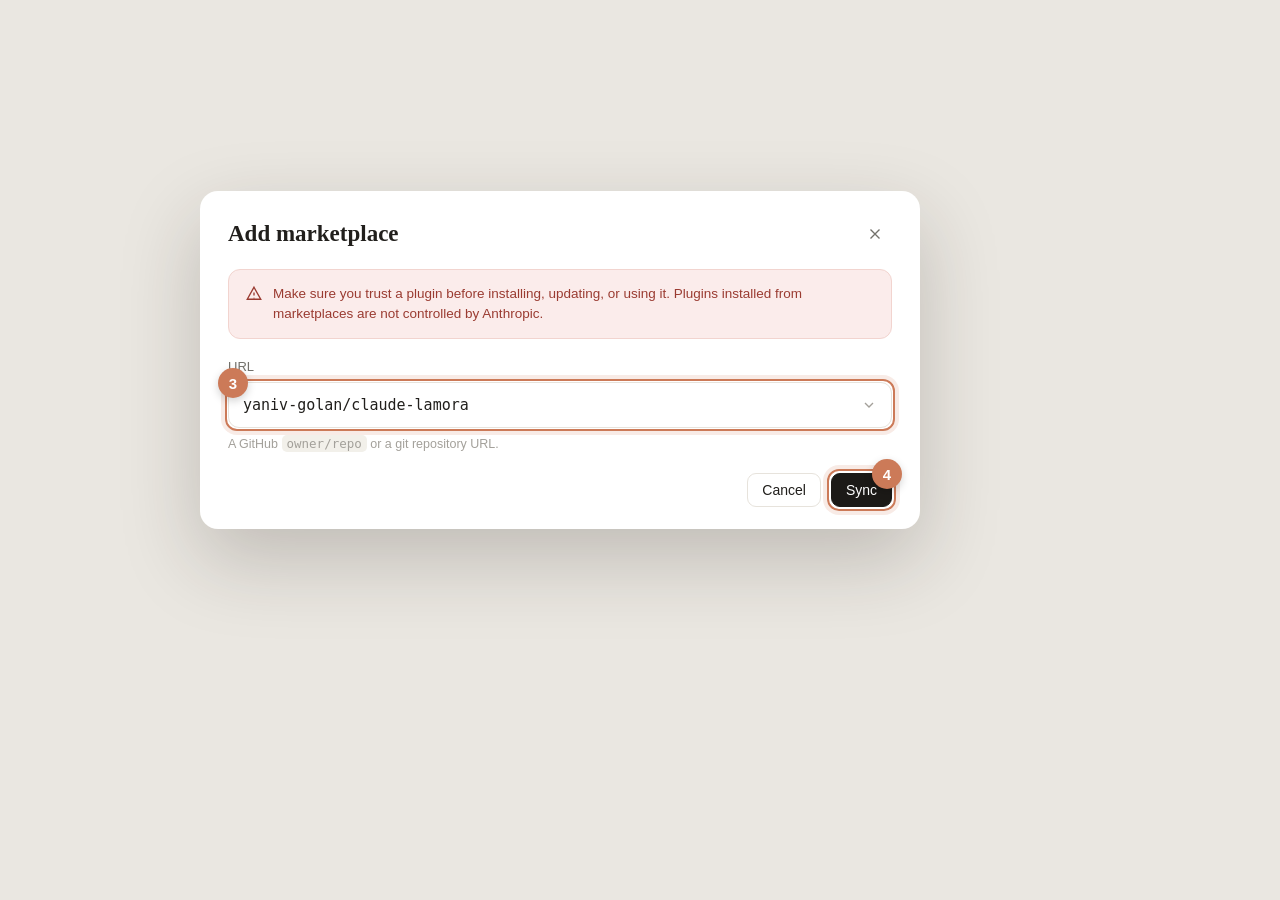
==== docs/mockups/frame2-sync.html @ a6dd0a76 "docs: add step-by-step install screenshots (clean HTML reproductions) Non-technical educators need t" ====
<!doctype html><html lang="en"><head><meta charset="utf-8">
<link rel="stylesheet" href="style.css"></head>
<body><div class="stage"><div class="dialog" style="position:relative">

  <div style="display:flex;align-items:center;justify-content:space-between">
    <h2>Add marketplace</h2>
    <div class="iconbtn"><svg width="18" height="18" viewBox="0 0 24 24" fill="none" stroke="currentColor" stroke-width="1.8"><path d="M6 6l12 12M18 6L6 18"/></svg></div>
  </div>

  <div class="warn">
    <svg width="18" height="18" viewBox="0 0 24 24" fill="none" stroke="currentColor" stroke-width="1.8" style="flex:none;margin-top:1px"><path d="M12 3l9 16H3zM12 10v4M12 17v.5"/></svg>
    <div>Make sure you trust a plugin before installing, updating, or using it. Plugins installed from marketplaces are not controlled by Anthropic.</div>
  </div>

  <div class="field">
    <label>URL</label>
    <div class="input" style="position:relative">
      <span class="code">yaniv-golan/claude-lamora</span>
      <svg width="16" height="16" viewBox="0 0 24 24" fill="none" stroke="var(--faint)" stroke-width="2"><path d="M6 9l6 6 6-6"/></svg>
      <span class="ring" style="inset:-4px"></span><span class="badge" style="top:-15px;left:-11px">3</span>
    </div>
    <div class="hint">A GitHub <code>owner/repo</code> or a git repository URL.</div>
  </div>

  <div class="foot">
    <div class="btn">Cancel</div>
    <div class="btn dark" style="position:relative">Sync
      <span class="ring" style="inset:-5px"></span><span class="badge" style="top:-15px;right:-11px">4</span>
    </div>
  </div>
</div></div></body></html>
---- docs/mockups/style.css ----
/* Clean reproduction of the claude.ai plugin-install UI for the install guide.
   Neutral data only — no real account details. */
* { margin: 0; padding: 0; box-sizing: border-box; }

:root {
  --ink: #211f1c;
  --muted: #73716b;
  --faint: #a3a09a;
  --line: #e7e3dc;
  --line-soft: #efece6;
  --panel: #ffffff;
  --page: #eae7e1;
  --hover: #f0ede7;
  --accent: #cc7a58;      /* Claude terracotta */
  --btn-dark: #1c1a17;
  --warn-bg: #fbeceb;
  --warn-line: #f2d4cf;
  --warn-ink: #9a3b31;
}

html, body {
  width: 1120px; height: 720px;
  background: var(--page);
  font-family: ui-sans-serif, -apple-system, "Segoe UI", Helvetica, Arial, sans-serif;
  color: var(--ink);
  -webkit-font-smoothing: antialiased;
}

.stage { width: 1120px; height: 720px; display: flex; align-items: center; justify-content: center; }

/* ---- Modal shell ---- */
.modal {
  width: 1000px; height: 620px;
  background: var(--panel);
  border-radius: 22px;
  box-shadow: 0 30px 80px rgba(40,34,28,.20), 0 2px 8px rgba(40,34,28,.08);
  display: flex; overflow: hidden;
  position: relative;
}
.side {
  width: 208px; flex: none;
  border-right: 1px solid var(--line-soft);
  padding: 22px 14px;
}
.side .grp { font-size: 12px; color: var(--faint); letter-spacing:.02em; margin: 18px 8px 8px; }
.side .grp:first-child { margin-top: 4px; }
.nav {
  display: flex; align-items: center; gap: 10px;
  padding: 9px 10px; border-radius: 9px;
  font-size: 14.5px; color: #45423d; cursor: default;
}
.nav .ic { width: 17px; height: 17px; opacity: .75; }
.nav.on { background: var(--hover); color: var(--ink); font-weight: 600; }

.main { flex: 1; padding: 24px 26px; position: relative; }
.head { display: flex; align-items: center; justify-content: space-between; }
.head h1 { font-family: ui-serif, "Iowan Old Style", Georgia, serif; font-size: 25px; font-weight: 600; letter-spacing:.01em; }
.head .actions { display: flex; align-items: center; gap: 10px; }
.iconbtn { width: 34px; height: 34px; display:grid; place-items:center; border-radius: 9px; color: var(--muted); }
.btn {
  height: 34px; padding: 0 14px; border-radius: 9px;
  border: 1px solid var(--line); background: #fff; color: var(--ink);
  font-size: 14px; font-weight: 500; display:inline-flex; align-items:center; gap:6px;
}
.btn.dark { background: var(--btn-dark); border-color: var(--btn-dark); color:#fff; }
.btn.disabled { color: var(--faint); background:#f3f1ec; border-color: var(--line-soft); }

.tabs { display: flex; gap: 6px; margin-top: 20px; }
.tab { font-size: 14px; color: var(--muted); padding: 6px 12px; border-radius: 8px; }
.tab.on { color: var(--ink); font-weight: 600; background: var(--hover); }

.colhead { display:grid; grid-template-columns: 1fr 150px 90px 120px; gap: 12px;
  font-size: 12.5px; color: var(--faint); padding: 18px 8px 10px; border-bottom: 1px solid var(--line-soft); }
.row { display:grid; grid-template-columns: 1fr 150px 90px 120px; gap: 12px; align-items:center;
  font-size: 14.5px; padding: 16px 8px; border-bottom: 1px solid var(--line-soft); }
.row .name { display:flex; align-items:center; gap:10px; }
.pill { font-size: 11.5px; color: var(--muted); background:#f1efe9; border-radius: 6px; padding: 2px 7px; }
.muted { color: var(--muted); }

/* ---- Dropdown menu ---- */
.menu {
  position: absolute; top: 62px; right: 26px; width: 210px;
  background:#fff; border:1px solid var(--line); border-radius: 12px;
  box-shadow: 0 16px 40px rgba(40,34,28,.16); padding: 6px; z-index: 5;
}
.menu .item { display:flex; align-items:center; gap:10px; padding: 9px 10px; border-radius: 8px; font-size: 14px; }
.menu .item.hl { background: var(--hover); }
.menu .item .ic { width:16px; height:16px; opacity:.7; }

/* ---- Add-marketplace dialog ---- */
.dialog {
  width: 720px; background:#fff; border-radius: 18px;
  box-shadow: 0 30px 80px rgba(40,34,28,.22); padding: 26px 28px 22px;
}
.dialog h2 { font-family: ui-serif, "Iowan Old Style", Georgia, serif; font-size: 23px; font-weight: 600; }
.warn { display:flex; gap:10px; background: var(--warn-bg); border:1px solid var(--warn-line);
  color: var(--warn-ink); border-radius: 12px; padding: 14px 16px; font-size: 13.5px; line-height: 1.5; margin: 18px 0; }
.field label { font-size: 13px; color: var(--muted); }
.input { margin-top: 7px; height: 46px; border:1px solid var(--line); border-radius: 11px;
  display:flex; align-items:center; justify-content: space-between; padding: 0 14px; font-size: 15px; }
.input .code { font-family: ui-monospace, SFMono-Regular, Menlo, monospace; }
.hint { font-size: 12.5px; color: var(--faint); margin-top: 8px; }
.hint code { font-family: ui-monospace, Menlo, monospace; background:#f2f0ea; padding:1px 5px; border-radius:5px; }
.dialog .foot { display:flex; justify-content:flex-end; gap: 10px; margin-top: 22px; }

/* ---- Directory / plugin card ---- */
.mkpills { display:flex; gap:10px; margin-top: 16px; }
.mkpill { font-size: 14px; color: var(--muted); padding: 6px 12px; border-radius: 9px; }
.mkpill.on { color: var(--ink); font-weight:600; background: var(--hover); }
.card {
  margin-top: 20px; width: 380px; border:1px solid var(--line); border-radius: 14px; padding: 18px 18px 16px;
}
.card .top { display:flex; align-items:flex-start; gap: 12px; }
.card .logo { width: 46px; height: 46px; border-radius: 11px; background:#f1efe9; display:grid; place-items:center; flex:none; }
.card .ttl { font-size: 17px; font-weight: 700; }
.card .by { font-size: 14px; color: var(--muted); margin-top: 2px; }
.card .plus { margin-inline-start:auto; width:34px;height:34px;border-radius:9px;border:1px solid var(--line);
  display:grid;place-items:center; color:#3f3c37; }
.card .plus.gear { background:#f3f1ec; }
.card .desc { margin-top: 14px; font-size: 13.5px; line-height: 1.6; color: #56534e; }

/* RTL card text */
[dir="rtl"] { text-align: right; }

/* ---- Toast ---- */
.toast {
  position: absolute; top: 18px; right: 20px;
  background:#fff; border:1px solid var(--line); border-radius: 12px;
  box-shadow: 0 14px 34px rgba(40,34,28,.16);
  display:flex; align-items:center; gap:10px; padding: 12px 15px; font-size: 14px; z-index: 8;
}
.toast .dot { width: 18px; height:18px; border-radius:50%; background:#e8f0ea; color:#3f7a52; display:grid; place-items:center; font-size:12px; flex:none;}

/* callout number badges for the guide */
.badge { position:absolute; width:30px;height:30px;border-radius:50%; background: var(--accent); color:#fff;
  font-weight:700; font-size:15px; display:grid; place-items:center; box-shadow:0 3px 8px rgba(0,0,0,.18); z-index: 20; }
.ring { position:absolute; border:2.5px solid var(--accent); border-radius:12px; z-index: 19; box-shadow:0 0 0 4px rgba(204,122,88,.15); }
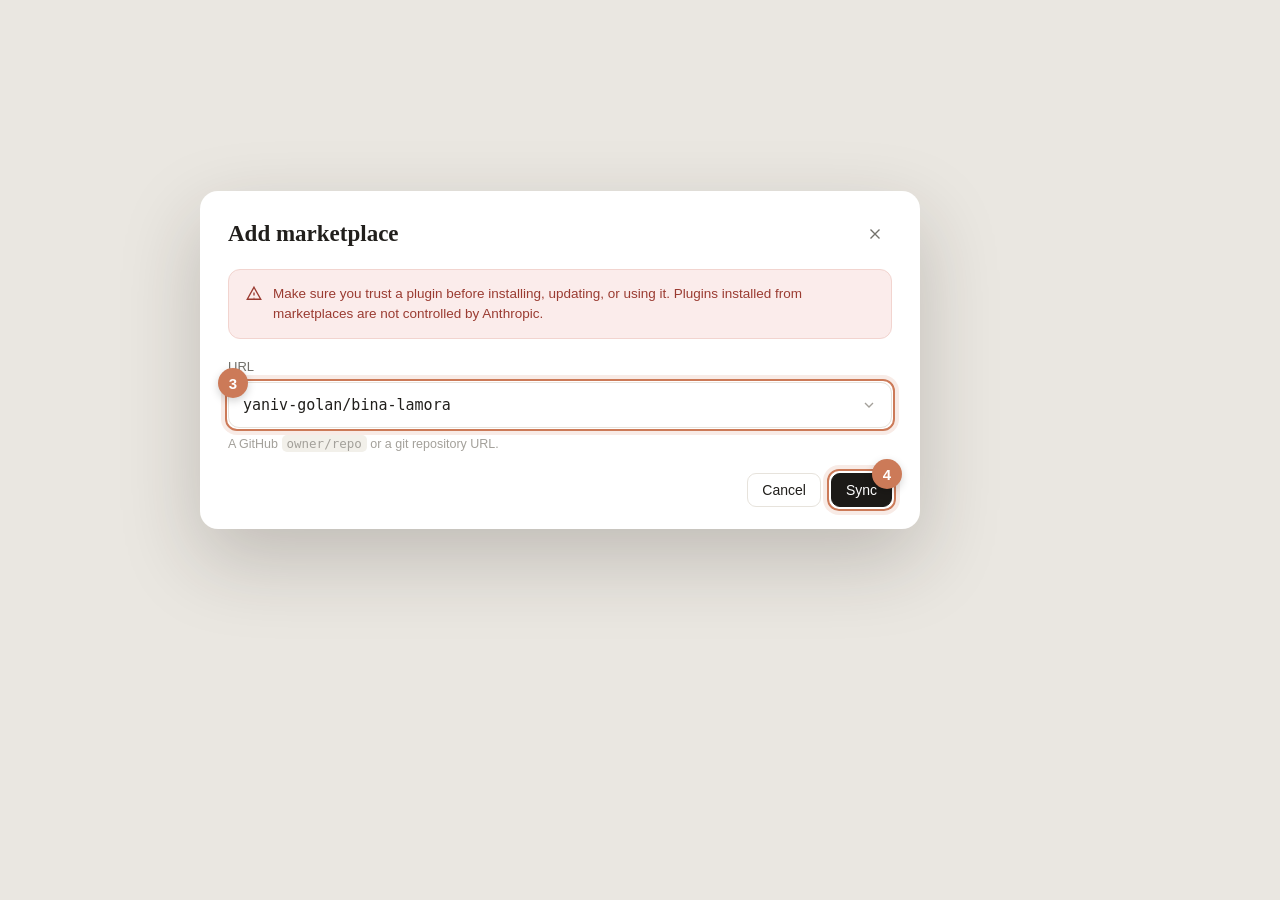
==== commit 0b029e90: "refactor: rename claude-lamora -> bina-lamora (vendor-neutral brand) Now that the tool runs on both " ====
--- a/docs/mockups/frame2-sync.html
+++ b/docs/mockups/frame2-sync.html
@@ -15,7 +15,7 @@
   <div class="field">
     <label>URL</label>
     <div class="input" style="position:relative">
-      <span class="code">yaniv-golan/claude-lamora</span>
+      <span class="code">yaniv-golan/bina-lamora</span>
       <svg width="16" height="16" viewBox="0 0 24 24" fill="none" stroke="var(--faint)" stroke-width="2"><path d="M6 9l6 6 6-6"/></svg>
       <span class="ring" style="inset:-4px"></span><span class="badge" style="top:-15px;left:-11px">3</span>
     </div>
